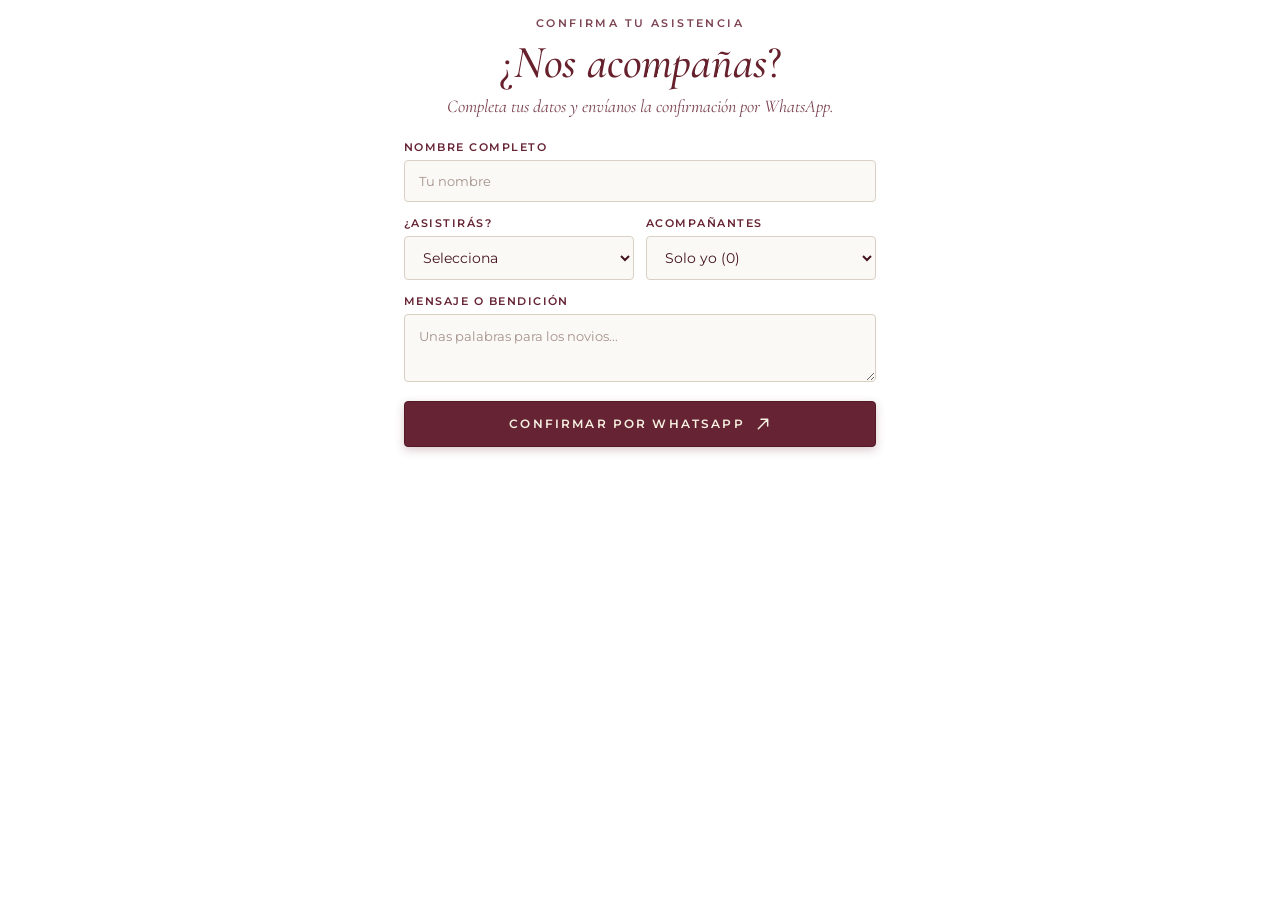
==== _website-element-widget.html @ 66595800 "Invitacion de boda Classic Burgundy con RSVP integrado a WhatsApp" ====
<!DOCTYPE html>
<html lang="es">
<head>
  <meta charset="UTF-8">
  <meta name="viewport" content="width=device-width, initial-scale=1">
  <title>Confirmación RSVP</title>
  <link rel="preconnect" href="https://fonts.googleapis.com">
  <link rel="preconnect" href="https://fonts.gstatic.com" crossorigin>
  <link href="https://fonts.googleapis.com/css2?family=Cormorant+Garamond:ital,wght@0,400;0,600;1,400;1,600&family=Montserrat:wght@400;500;600&display=swap" rel="stylesheet">
  <style>
    * {
      box-sizing: border-box;
      margin: 0;
      padding: 0;
    }
    body {
      background-color: transparent;
      font-family: 'Montserrat', sans-serif;
      color: #333;
      padding: 12px 12px 16px 12px;
      display: flex;
      justify-content: center;
      align-items: flex-start;
      min-height: 100%;
    }
    .form-card {
      width: 100%;
      max-width: 480px;
      background: transparent;
      padding: 4px;
    }
    .header-area {
      text-align: center;
      margin-bottom: 22px;
    }
    .eyebrow {
      font-size: 11px;
      letter-spacing: 0.22em;
      text-transform: uppercase;
      color: #662334;
      margin-bottom: 8px;
      font-weight: 600;
      opacity: 0.85;
    }
    .main-title {
      font-family: 'Cormorant Garamond', serif;
      font-size: 46px;
      line-height: 1.05;
      color: #67212d;
      font-weight: 400;
      margin-bottom: 8px;
    }
    .main-title .cursive {
      font-style: italic;
      color: #67212d;
      font-weight: 500;
    }
    .subtitle {
      color: #662334;
      font-style: italic;
      font-family: 'Cormorant Garamond', serif;
      font-size: 18px;
      line-height: 1.35;
      opacity: 0.85;
    }
    .field-group {
      margin-bottom: 15px;
    }
    .field-label {
      display: block;
      font-size: 10.5px;
      letter-spacing: 0.14em;
      text-transform: uppercase;
      color: #662334;
      font-weight: 600;
      margin-bottom: 6px;
    }
    .field-row {
      display: flex;
      gap: 12px;
    }
    .field-col {
      flex: 1;
      min-width: 0;
    }
    input[type="text"],
    select,
    textarea {
      width: 100%;
      background: #fbf9f6;
      border: 1px solid #d9cfc5;
      border-radius: 4px;
      padding: 12px 14px;
      font-size: 13.5px;
      color: #44141e;
      font-family: 'Montserrat', sans-serif;
      outline: none;
      transition: border-color 0.2s, box-shadow 0.2s, background-color 0.2s;
    }
    input[type="text"]::placeholder,
    textarea::placeholder {
      color: #a4918a;
      font-size: 13px;
    }
    input[type="text"]:focus,
    select:focus,
    textarea:focus {
      border-color: #662334;
      box-shadow: 0 0 0 3px rgba(102, 35, 52, 0.12);
      background: #ffffff;
    }
    textarea {
      resize: vertical;
      min-height: 68px;
      line-height: 1.4;
    }
    .btn-submit {
      width: 100%;
      background: #662334;
      color: #f7f1e1;
      border: 1px solid #541926;
      border-radius: 4px;
      padding: 14px 24px;
      font-family: 'Montserrat', sans-serif;
      font-size: 12px;
      letter-spacing: 0.18em;
      font-weight: 600;
      text-transform: uppercase;
      cursor: pointer;
      display: flex;
      justify-content: center;
      align-items: center;
      gap: 10px;
      transition: background 0.2s, transform 0.1s, box-shadow 0.2s;
      box-shadow: 0 3px 10px rgba(102, 35, 52, 0.25);
      margin-top: 4px;
    }
    .btn-submit:hover {
      background: #4d1523;
      box-shadow: 0 5px 14px rgba(102, 35, 52, 0.35);
    }
    .btn-submit:active {
      transform: scale(0.99);
      background: #3a0d17;
    }
    .btn-submit svg {
      width: 16px;
      height: 16px;
      fill: currentColor;
    }
    .alert-box {
      margin-top: 12px;
      padding: 10px 14px;
      border-radius: 4px;
      font-size: 12.5px;
      display: none;
      text-align: center;
      line-height: 1.4;
    }
    .alert-error {
      background: #fdf2f2;
      border: 1px solid #e8bebe;
      color: #67212d;
    }
    .alert-success {
      background: #f5efe8;
      border: 1px solid #d5c2b9;
      color: #662334;
    }
  </style>
</head>
<body>

  <div class="form-card">
    <div class="header-area">
      <div class="eyebrow">Confirma tu asistencia</div>
      <h1 class="main-title">¿<span class="cursive">Nos acompañas</span>?</h1>
      <p class="subtitle">Completa tus datos y envíanos la confirmación por WhatsApp.</p>
    </div>

    <form id="rsvpWhatsappForm" novalidate>
      <div class="field-group">
        <label class="field-label" for="nombreInput">Nombre Completo</label>
        <input type="text" id="nombreInput" name="nombre" placeholder="Tu nombre" required autocomplete="name">
      </div>

      <div class="field-group">
        <div class="field-row">
          <div class="field-col">
            <label class="field-label" for="asistenciaSelect">¿Asistirás?</label>
            <select id="asistenciaSelect" name="asistencia" required>
              <option value="" disabled selected>Selecciona</option>
              <option value="si">Sí, asistiré</option>
              <option value="no">No podré asistir</option>
            </select>
          </div>
          <div class="field-col">
            <label class="field-label" for="acompanantesSelect">Acompañantes</label>
            <select id="acompanantesSelect" name="acompanantes">
              <option value="0" selected>Solo yo (0)</option>
              <option value="1">+1 acompañante</option>
              <option value="2">+2 acompañantes</option>
              <option value="3">+3 acompañantes</option>
              <option value="4">+4 acompañantes</option>
            </select>
          </div>
        </div>
      </div>

      <div class="field-group">
        <label class="field-label" for="mensajeInput">Mensaje o Bendición</label>
        <textarea id="mensajeInput" name="mensaje" placeholder="Unas palabras para los novios..."></textarea>
      </div>

      <button type="submit" class="btn-submit" id="btnSubmit">
        <span>Confirmar por WhatsApp</span>
        <svg viewBox="0 0 24 24" aria-hidden="true"><path d="M5 19L19 5M19 5H9M19 5V15" stroke="currentColor" stroke-width="2.2" stroke-linecap="round" stroke-linejoin="round" fill="none"/></svg>
      </button>

      <div id="alertBox" class="alert-box"></div>
    </form>
  </div>

  <script>
    // ==========================================
    // CONFIGURACIÓN: Número de WhatsApp destino
    // ==========================================
    const WHATSAPP_NUMERO = "51999999999"; 

    const form = document.getElementById('rsvpWhatsappForm');
    const alertBox = document.getElementById('alertBox');
    const btn = document.getElementById('btnSubmit');

    function showAlert(msg, isError) {
      alertBox.textContent = msg;
      alertBox.className = 'alert-box ' + (isError ? 'alert-error' : 'alert-success');
      alertBox.style.display = 'block';
    }

    form.addEventListener('submit', async function(e) {
      e.preventDefault();

      const nombre = document.getElementById('nombreInput').value.trim();
      const asistencia = document.getElementById('asistenciaSelect').value;
      const acompanantes = document.getElementById('acompanantesSelect').value;
      const mensaje = document.getElementById('mensajeInput').value.trim();

      if (!nombre) {
        showAlert('Por favor, ingresa tu nombre completo.', true);
        document.getElementById('nombreInput').focus();
        return;
      }

      if (!asistencia) {
        showAlert('Por favor, selecciona si asistirás al evento.', true);
        document.getElementById('asistenciaSelect').focus();
        return;
      }

      const txtAsistencia = asistencia === 'si' ? '¡Sí, confirmo mi asistencia! 💍' : 'Lamentablemente no podré asistir 🤍';
      const txtAcomp = asistencia === 'si' 
        ? (acompanantes === '0' ? 'Iré solo/a (0)' : `+${acompanantes} acompañante(s)`)
        : 'N/A';

      // 1. Guardar copia local en el servidor
      try {
        await fetch('/api/rsvp', {
          method: 'POST',
          headers: { 'Content-Type': 'application/json' },
          body: JSON.stringify({
            nombre: nombre,
            asistencia: txtAsistencia,
            acompanantes: txtAcomp,
            mensaje: mensaje,
            fecha: new Date().toISOString()
          })
        });
      } catch (err) {
        console.warn('Registro local opcional no completado:', err);
      }

      // 2. Construir mensaje elegante de WhatsApp
      let msgWhatsApp = `¡Hola! Confirmo mi asistencia para la boda:\n\n`;
      msgWhatsApp += `*Nombre:* ${nombre}\n`;
      msgWhatsApp += `*¿Asistirá?:* ${txtAsistencia}\n`;
      if (asistencia === 'si') {
        msgWhatsApp += `*Acompañantes:* ${txtAcomp}\n`;
      }
      if (mensaje) {
        msgWhatsApp += `*Mensaje:* ${mensaje}\n`;
      }

      showAlert('¡Datos validados! Abriendo WhatsApp para enviar la confirmación...', false);

      const encodedText = encodeURIComponent(msgWhatsApp);
      const urlWhatsApp = `https://api.whatsapp.com/send?phone=${WHATSAPP_NUMERO}&text=${encodedText}`;

      setTimeout(() => {
        if (window.top && window.top !== window.self) {
          window.top.location.href = urlWhatsApp;
        } else {
          window.location.href = urlWhatsApp;
        }
      }, 700);
    });
  </script>
</body>
</html>
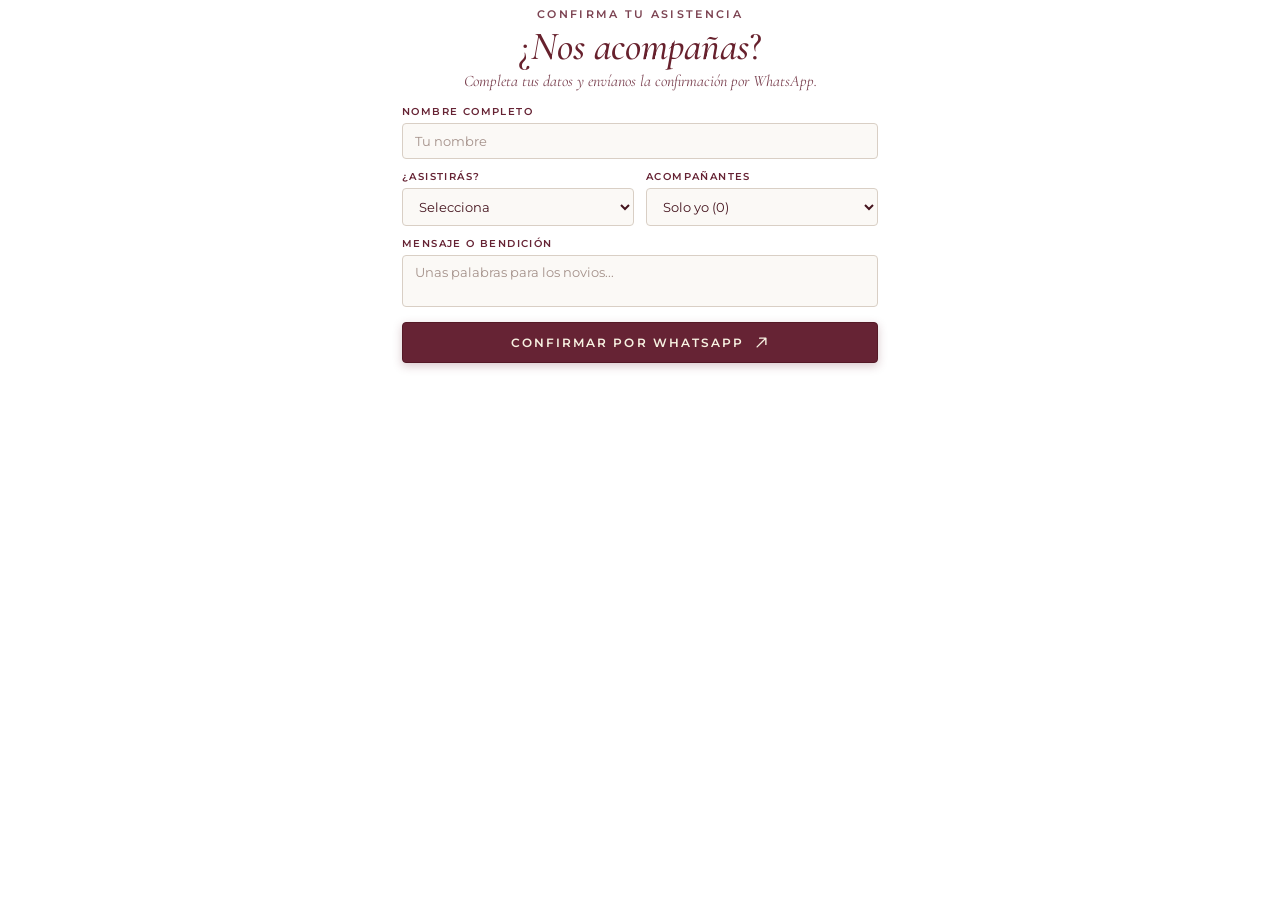
==== commit c2f48e1f: "Fix: restore envelope opening start screen on index.html and eliminate RSVP iframe scrollbar" ====
--- a/_website-element-widget.html
+++ b/_website-element-widget.html
@@ -13,42 +13,56 @@
       margin: 0;
       padding: 0;
     }
+    html, body {
+      overflow: hidden !important;
+      width: 100%;
+      height: 100%;
+      margin: 0;
+      padding: 0;
+      scrollbar-width: none;
+      -ms-overflow-style: none;
+    }
+    html::-webkit-scrollbar,
+    body::-webkit-scrollbar {
+      display: none;
+      width: 0;
+      height: 0;
+    }
     body {
       background-color: transparent;
       font-family: 'Montserrat', sans-serif;
       color: #333;
-      padding: 12px 12px 16px 12px;
+      padding: 6px 12px 10px 12px;
       display: flex;
       justify-content: center;
       align-items: flex-start;
-      min-height: 100%;
     }
     .form-card {
       width: 100%;
       max-width: 480px;
       background: transparent;
-      padding: 4px;
+      padding: 2px;
     }
     .header-area {
       text-align: center;
-      margin-bottom: 22px;
+      margin-bottom: 14px;
     }
     .eyebrow {
-      font-size: 11px;
+      font-size: 10.5px;
       letter-spacing: 0.22em;
       text-transform: uppercase;
       color: #662334;
-      margin-bottom: 8px;
+      margin-bottom: 4px;
       font-weight: 600;
       opacity: 0.85;
     }
     .main-title {
       font-family: 'Cormorant Garamond', serif;
-      font-size: 46px;
+      font-size: 40px;
       line-height: 1.05;
       color: #67212d;
       font-weight: 400;
-      margin-bottom: 8px;
+      margin-bottom: 4px;
     }
     .main-title .cursive {
       font-style: italic;
@@ -59,21 +73,21 @@
       color: #662334;
       font-style: italic;
       font-family: 'Cormorant Garamond', serif;
-      font-size: 18px;
-      line-height: 1.35;
+      font-size: 16px;
+      line-height: 1.25;
       opacity: 0.85;
     }
     .field-group {
-      margin-bottom: 15px;
+      margin-bottom: 11px;
     }
     .field-label {
       display: block;
-      font-size: 10.5px;
+      font-size: 10px;
       letter-spacing: 0.14em;
       text-transform: uppercase;
       color: #662334;
       font-weight: 600;
-      margin-bottom: 6px;
+      margin-bottom: 5px;
     }
     .field-row {
       display: flex;
@@ -90,8 +104,8 @@
       background: #fbf9f6;
       border: 1px solid #d9cfc5;
       border-radius: 4px;
-      padding: 12px 14px;
-      font-size: 13.5px;
+      padding: 9px 12px;
+      font-size: 13px;
       color: #44141e;
       font-family: 'Montserrat', sans-serif;
       outline: none;
@@ -100,7 +114,7 @@
     input[type="text"]::placeholder,
     textarea::placeholder {
       color: #a4918a;
-      font-size: 13px;
+      font-size: 12.5px;
     }
     input[type="text"]:focus,
     select:focus,
@@ -110,9 +124,11 @@
       background: #ffffff;
     }
     textarea {
-      resize: vertical;
-      min-height: 68px;
-      line-height: 1.4;
+      resize: none;
+      height: 52px;
+      min-height: 52px;
+      max-height: 52px;
+      line-height: 1.35;
     }
     .btn-submit {
       width: 100%;
@@ -120,9 +136,9 @@
       color: #f7f1e1;
       border: 1px solid #541926;
       border-radius: 4px;
-      padding: 14px 24px;
+      padding: 12px 20px;
       font-family: 'Montserrat', sans-serif;
-      font-size: 12px;
+      font-size: 11.5px;
       letter-spacing: 0.18em;
       font-weight: 600;
       text-transform: uppercase;
@@ -144,18 +160,18 @@
       background: #3a0d17;
     }
     .btn-submit svg {
-      width: 16px;
-      height: 16px;
+      width: 15px;
+      height: 15px;
       fill: currentColor;
     }
     .alert-box {
-      margin-top: 12px;
-      padding: 10px 14px;
+      margin-top: 8px;
+      padding: 8px 12px;
       border-radius: 4px;
-      font-size: 12.5px;
+      font-size: 12px;
       display: none;
       text-align: center;
-      line-height: 1.4;
+      line-height: 1.35;
     }
     .alert-error {
       background: #fdf2f2;
@@ -228,81 +244,83 @@
     const WHATSAPP_NUMERO = "51999999999"; 
 
     const form = document.getElementById('rsvpWhatsappForm');
+    const nombreInput = document.getElementById('nombreInput');
+    const asistenciaSelect = document.getElementById('asistenciaSelect');
+    const acompanantesSelect = document.getElementById('acompanantesSelect');
+    const mensajeInput = document.getElementById('mensajeInput');
     const alertBox = document.getElementById('alertBox');
-    const btn = document.getElementById('btnSubmit');
-
-    function showAlert(msg, isError) {
+
+    function showAlert(msg, isError = false) {
       alertBox.textContent = msg;
       alertBox.className = 'alert-box ' + (isError ? 'alert-error' : 'alert-success');
       alertBox.style.display = 'block';
     }
 
-    form.addEventListener('submit', async function(e) {
+    function clearAlert() {
+      alertBox.style.display = 'none';
+      alertBox.textContent = '';
+    }
+
+    form.addEventListener('submit', function(e) {
       e.preventDefault();
-
-      const nombre = document.getElementById('nombreInput').value.trim();
-      const asistencia = document.getElementById('asistenciaSelect').value;
-      const acompanantes = document.getElementById('acompanantesSelect').value;
-      const mensaje = document.getElementById('mensajeInput').value.trim();
+      clearAlert();
+
+      const nombre = nombreInput.value.trim();
+      const asistencia = asistenciaSelect.value;
+      const acompanantes = acompanantesSelect.value;
+      const mensaje = mensajeInput.value.trim();
 
       if (!nombre) {
-        showAlert('Por favor, ingresa tu nombre completo.', true);
-        document.getElementById('nombreInput').focus();
+        showAlert('Por favor ingresa tu nombre completo.', true);
+        nombreInput.focus();
         return;
       }
 
       if (!asistencia) {
-        showAlert('Por favor, selecciona si asistirás al evento.', true);
-        document.getElementById('asistenciaSelect').focus();
+        showAlert('Por favor indica si podrás acompañarnos.', true);
+        asistenciaSelect.focus();
         return;
       }
 
-      const txtAsistencia = asistencia === 'si' ? '¡Sí, confirmo mi asistencia! 💍' : 'Lamentablemente no podré asistir 🤍';
-      const txtAcomp = asistencia === 'si' 
-        ? (acompanantes === '0' ? 'Iré solo/a (0)' : `+${acompanantes} acompañante(s)`)
+      const textoAsistencia = (asistencia === 'si') ? '✅ SÍ, CONFIRMO MI ASISTENCIA' : '❌ LO SIENTO, NO PODRÉ ASISTIR';
+      const textoAcomp = (asistencia === 'si') 
+        ? (acompanantes === '0' ? 'Solo yo (sin acompañantes)' : '+' + acompanantes + ' acompañante(s)')
         : 'N/A';
 
-      // 1. Guardar copia local en el servidor
+      let textoWhatsApp = '💒 *CONFIRMACIÓN DE ASISTENCIA - BODA*\n\n';
+      textoWhatsApp += '*Nombre:* ' + nombre + '\n';
+      textoWhatsApp += '*Respuesta:* ' + textoAsistencia + '\n';
+      if (asistencia === 'si') {
+        textoWhatsApp += '*Acompañantes:* ' + textoAcomp + '\n';
+      }
+      if (mensaje) {
+        textoWhatsApp += '*Mensaje:* ' + mensaje + '\n';
+      }
+      textoWhatsApp += '\n¡Muchas gracias!';
+
+      showAlert('¡Listo! Abriendo WhatsApp para enviar tu confirmación...', false);
+
+      const urlWhatsApp = 'https://api.whatsapp.com/send?phone=' + WHATSAPP_NUMERO + '&text=' + encodeURIComponent(textoWhatsApp);
+
+      // Guardar también copia local por respaldo
       try {
-        await fetch('/api/rsvp', {
+        fetch('/api/rsvp', {
           method: 'POST',
           headers: { 'Content-Type': 'application/json' },
           body: JSON.stringify({
             nombre: nombre,
-            asistencia: txtAsistencia,
-            acompanantes: txtAcomp,
+            asistencia: asistencia,
+            acompanantes: acompanantes,
             mensaje: mensaje,
             fecha: new Date().toISOString()
           })
-        });
-      } catch (err) {
-        console.warn('Registro local opcional no completado:', err);
-      }
-
-      // 2. Construir mensaje elegante de WhatsApp
-      let msgWhatsApp = `¡Hola! Confirmo mi asistencia para la boda:\n\n`;
-      msgWhatsApp += `*Nombre:* ${nombre}\n`;
-      msgWhatsApp += `*¿Asistirá?:* ${txtAsistencia}\n`;
-      if (asistencia === 'si') {
-        msgWhatsApp += `*Acompañantes:* ${txtAcomp}\n`;
-      }
-      if (mensaje) {
-        msgWhatsApp += `*Mensaje:* ${mensaje}\n`;
-      }
-
-      showAlert('¡Datos validados! Abriendo WhatsApp para enviar la confirmación...', false);
-
-      const encodedText = encodeURIComponent(msgWhatsApp);
-      const urlWhatsApp = `https://api.whatsapp.com/send?phone=${WHATSAPP_NUMERO}&text=${encodedText}`;
-
-      setTimeout(() => {
-        if (window.top && window.top !== window.self) {
-          window.top.location.href = urlWhatsApp;
-        } else {
-          window.location.href = urlWhatsApp;
-        }
+        }).catch(function(){});
+      } catch(err){}
+
+      setTimeout(function() {
+        window.open(urlWhatsApp, '_blank');
       }, 700);
     });
   </script>
 </body>
-</html>+</html>
